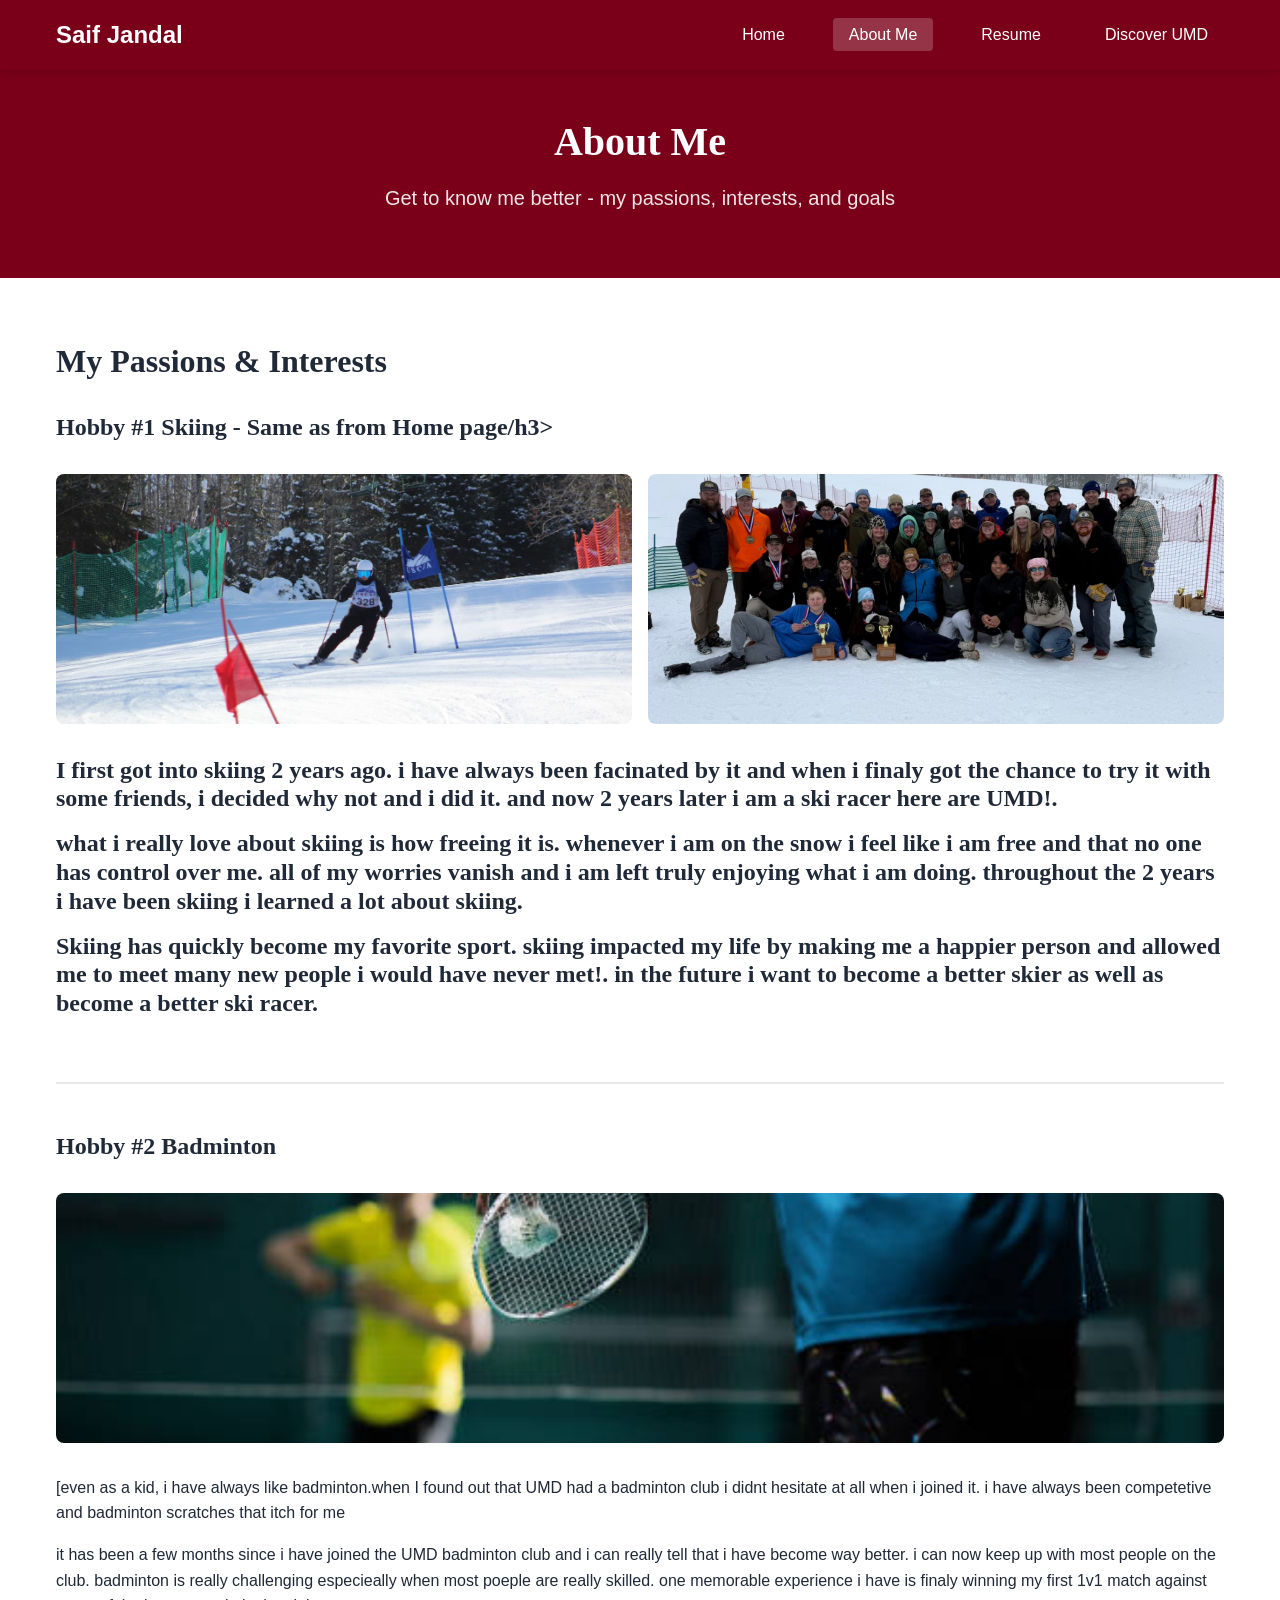
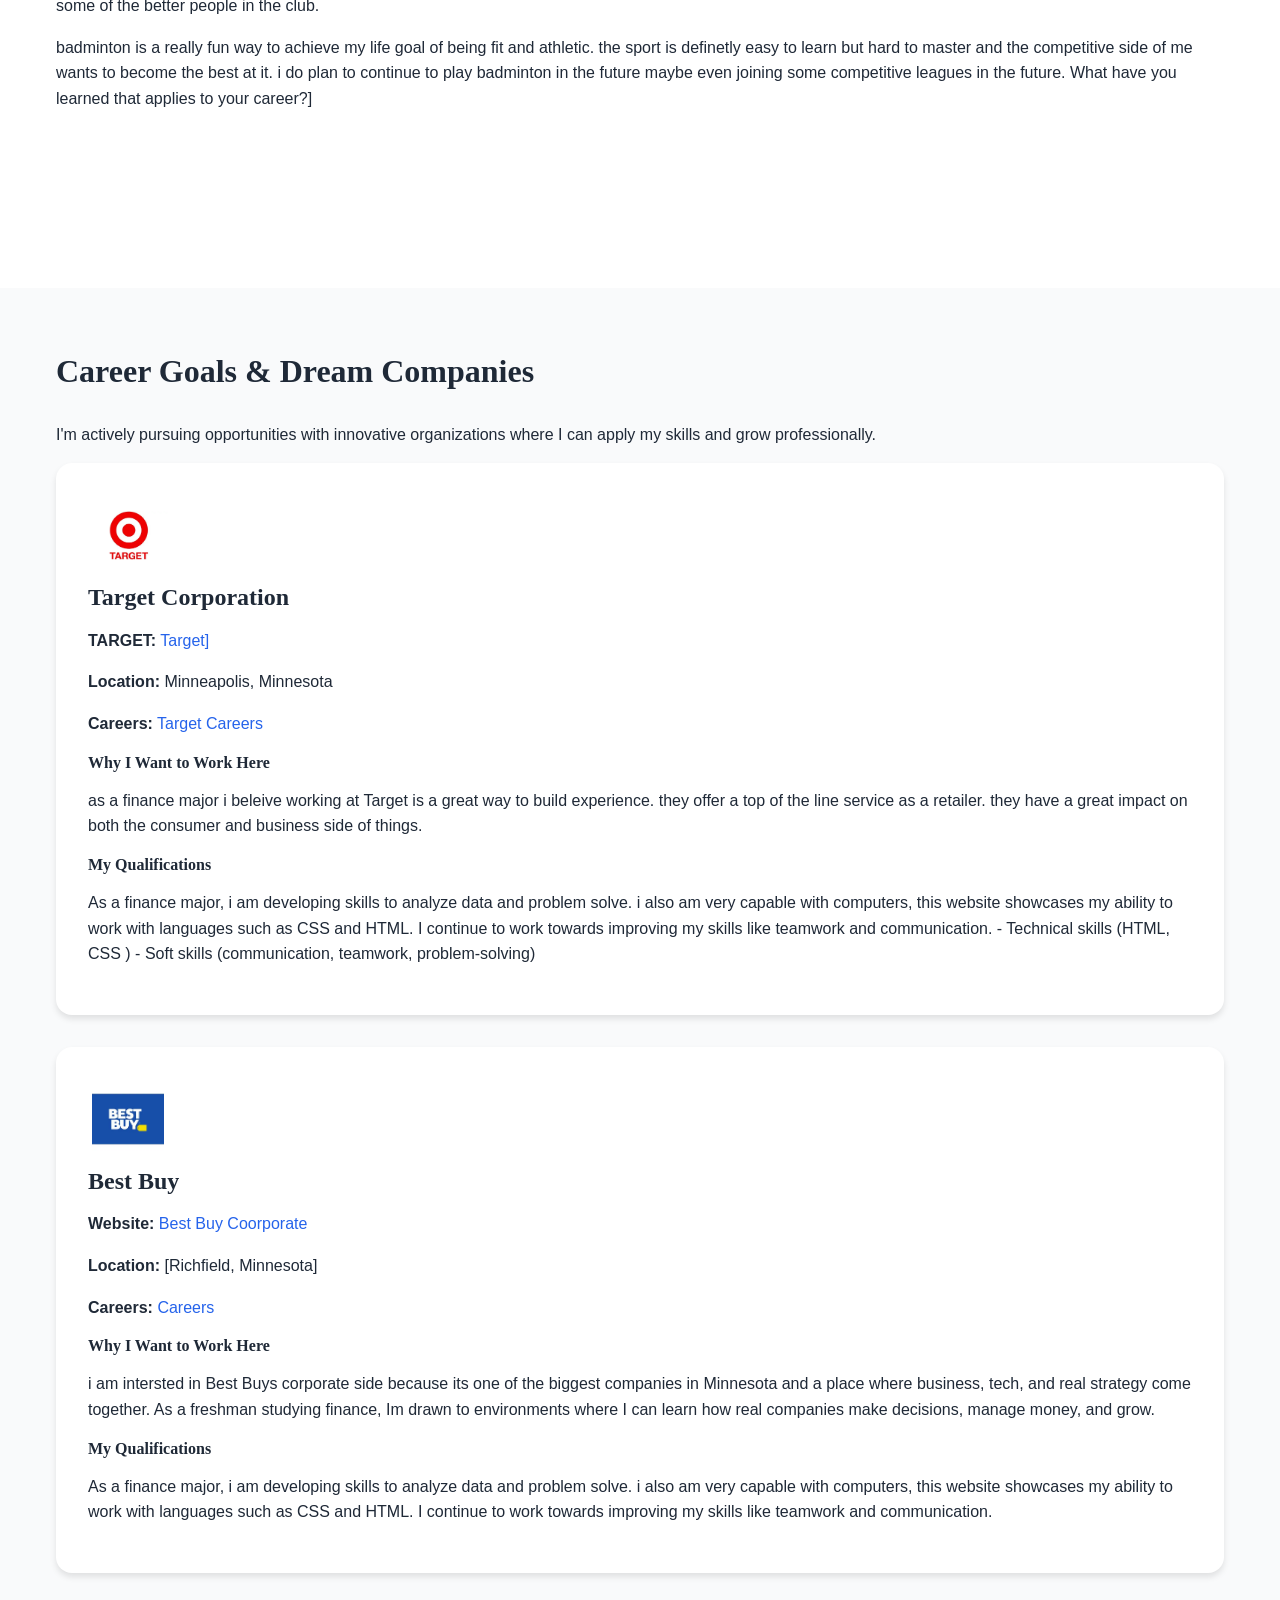
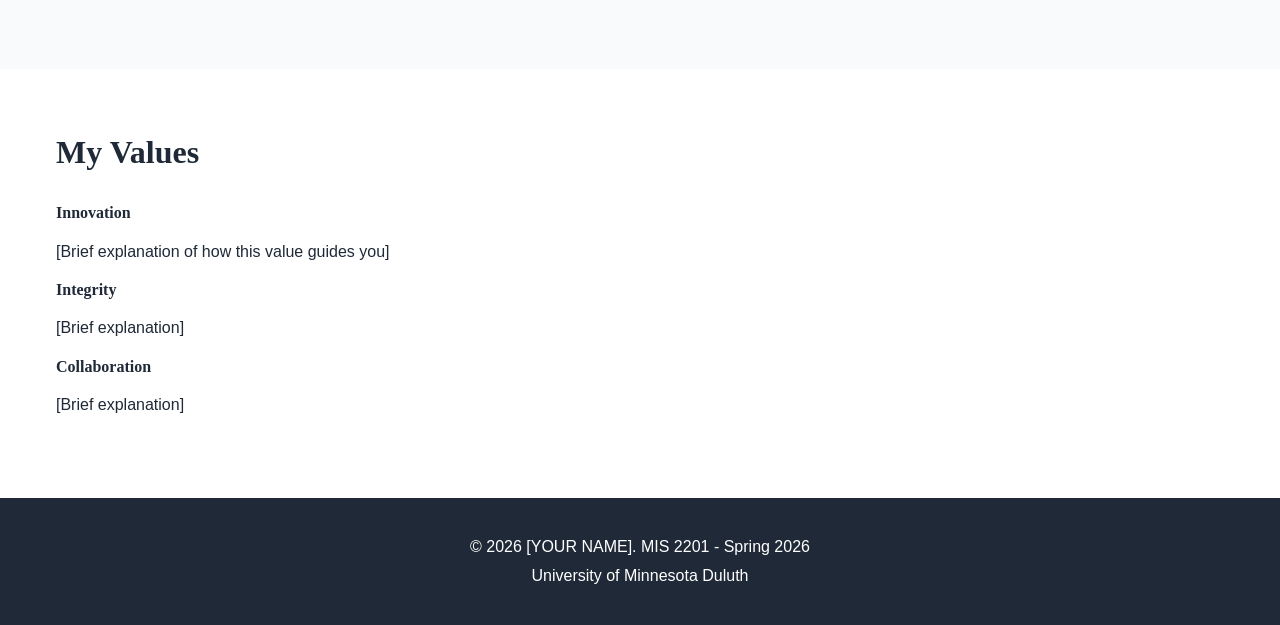
==== about.html @ 9fb9200e "Add files via upload" ====
<!DOCTYPE html>
<!-- ==================================================================================
     MIS 2201 PHASE 1: PERSONAL WEBSITE - ABOUT ME PAGE
     ==================================================================================
     
     FILE: about.html (ABOUT ME PAGE)
     DUE: March 20, 2026, 11:00 AM
     POINTS: 6 pts (out of 22 pts for Required Pages Content)
     
     REQUIREMENTS FOR THIS PAGE:
     ✓ Detailed descriptions of your hobbies
     ✓ Minimum of 3 pictures of your interests  
     ✓ Personal stories related to your hobbies
     ✓ TWO companies you want to work for with:
       - Company contact information
       - Why you're interested in them
       - Your qualifications for the role
     
     INSTRUCTIONS:
     1. This page expands on the 2 hobbies you summarized on your Home page
     2. Add detailed stories and at least 3 total images
     3. Research 2 real companies you'd like to work for
     4. Explain WHY you want to work there and what makes YOU qualified
     
     ================================================================================== -->

<html lang="en">

<head>
    <meta charset="UTF-8">
    <meta name="viewport" content="width=device-width, initial-scale=1.0">
    <meta name="description" content="[YOUR NAME] - About Me, hobbies, interests, career goals">

    <!-- ACTION REQUIRED: Replace [YOUR NAME] -->
    <title>Saif Jandal - About Me | Personal Portfolio</title>

    <link rel="stylesheet" href="css/style.css">
</head>

<body>

    <!-- =============================================================================
         NAVIGATION - SAME ON ALL PAGES
         ============================================================================= -->
    <nav class="navbar">
        <div class="container">
            <div class="logo">
                <a href="index.html">Saif Jandal</a>
            </div>
            <ul class="nav-menu">
                <li><a href="index.html">Home</a></li>
                <li><a href="about.html" class="active">About Me</a></li>
                <li><a href="resume.html">Resume</a></li>
                <li><a href="discover-umd.html">Discover UMD</a></li>
            </ul>
            <div class="hamburger">
                <span></span>
                <span></span>
                <span></span>
            </div>
        </div>
    </nav>

    <!-- =============================================================================
         PAGE HEADER
         ============================================================================= -->
    <header class="page-header">
        <div class="container">
            <h1>About Me</h1>
            <p>Get to know me better - my passions, interests, and goals</p>
        </div>
    </header>

    <!-- =============================================================================
         DETAILED HOBBIES SECTION
         =============================================================================
         REQUIRED (Part of 6 pts for About Me Page):
         - Detailed descriptions of your hobbies (expand from Home page)
         - Minimum of 3 pictures of your interests
         - Personal stories related to your hobbies
         
         INSTRUCTIONS:
         - Take the 2 hobbies you mentioned on your Home page
         - Write detailed stories about each (3-5 paragraphs each)
         - Include at least 3 total images (can be 2 for one hobby, 1 for another, etc.)
         - Share personal experiences, what you've learned, future goals
         
         IMAGE REQUIREMENTS:
         - Total: Minimum 3 images across both hobbies
         - File formats: .jpg (photos), .png (transparency if needed)
         - Size: Around 800x600px or larger
         - File size: Under 500KB each
         
         STORY TIPS:
         - How did you get started with this hobby?
         - What do you love most about it?
         - Any achievements or memorable moments?
         - How has it shaped who you are?
         - Future goals related to this hobby?
         ============================================================================= -->
    <section class="hobbies-detailed">
        <div class="container">
            <h2>My Passions & Interests</h2>

            <!-- =================================================================
                 HOBBY #1 DETAILED - ACTION REQUIRED
                 ================================================================= -->
            <div class="hobby-detail">
                <!-- HOBBY NAME -->
                <h3>Hobby #1 Skiing - Same as from Home page/h3>

                <!-- HOBBY IMAGES (Multiple images for one hobby is great!) -->
                <div class="hobby-images">
                    <!-- Image 1 for Hobby #1 -->
                    <img src="images/IMG_2525.jpeg" alt="[Ski Race]">
                    <!-- ^^^ REPLACE:
                         - src= with YOUR hobby image filename
                         - alt= with accurate description
                     -->

                    <!-- Image 2 for Hobby #1 (Optional but recommended) -->
                    <img src="images/IMG_2714.jpeg" alt="[Picture of 2025/2026 UMD ski team]">
                    <!-- ^^^ OPTIONAL: Delete this if you only have 1 image for this hobby
                         But remember: you need 3 total images across BOTH hobbies
                     -->
                </div>

                <!-- DETAILED STORY - ACTION REQUIRED -->
                <div class="hobby-story">
                    <p>
                       
                       
                        I first got into skiing 2 years ago. i have always been facinated by it and when i finaly got the chance to try it with some friends, i decided why not and i did it. and now 2 years later i am a ski racer here are UMD!.
                        
                    </p>

                    <p>
                        what i really love about skiing is how freeing it is. whenever i am on the snow i feel like i am free and that no one has control over me. all of my worries vanish and i am left truly enjoying what i am doing. throughout the 2 years i have been skiing i learned a lot about skiing.
                    </p>

                    <p>
                        Skiing has quickly become my favorite sport. skiing impacted my life by making me a happier person and allowed me to meet many new people i would have never met!. in the future i want to become a better skier as well as become a better ski racer. 

                    <!-- EXAMPLE (DELETE and write your own):
                         I discovered photography during a family trip to Glacier National Park when I was 
                         15 years old. My dad handed me his camera to capture a sunset, and I was instantly 
                         hooked. That single moment sparked a passion that has grown into a serious hobby.
                         
                         Over the past four years, I've explored various photography styles, from landscapes 
                         to portraits. I particularly love golden hour photography and have won two local 
                         photography contests. My favorite subjects are Minnesota's lakes and forests during 
                         autumn. I've taught myself advanced techniques using online tutorials and practice.
                         
                         Photography has taught me patience, attention to detail, and creative problem-solving - 
                         skills that translate well into my MIS studies. In the future, I hope to combine my 
                         tech skills with photography by developing apps for photographers or starting a 
                         photography business specializing in corporate headshots.
                     -->
                </div>
            </div>

            <!-- =================================================================
                 HOBBY #2 DETAILED - ACTION REQUIRED
                 ================================================================= -->
            <div class="hobby-detail">
                <h3>Hobby #2 Badminton </h3>

                <div class="hobby-images">
                    <!-- At minimum, you need 1 more image here to meet the "3 images total" requirement -->
                    <img src="images/badminton stock.jpg" alt="[Badminton]">
                    <!-- ^^^ REPLACE with YOUR hobby image -->

                    <!-- Optional: More images for this hobby -->
                    <!-- <img src="images/your-hobby2-image2.jpg" alt="Description"> -->
                </div>

                <div class="hobby-story">
                    <p>
                        [even as a kid, i have always like badminton.when I found out that UMD had a badminton club i didnt hesitate at all when i joined it. i have always been competetive and badminton scratches that itch for me
                    </p>

                    <p>
                        it has been a few months since i have joined the UMD badminton club and i can really tell that i have become way better. i can now keep up with most people on the club. badminton is really challenging especieally when most poeple are really skilled. one memorable experience i have is finaly winning my first 1v1 match against some of the better people in the club.
        
                    </p>

                    <p>
                        badminton is a really fun way to achieve my life goal of being fit and athletic. the sport is definetly easy to learn but hard to master and the competitive side of me wants to become the best at it. i do plan to continue to play badminton in the future maybe even joining some competitive leagues in the future.
                        What have you learned that applies to your career?]
                    </p>
                </div>
            </div>

        </div>
    </section>

    <!-- =============================================================================
         CAREER GOALS & TARGET COMPANIES
         =============================================================================
         REQUIRED (Part of 6 pts for About Me Page):
         - TWO companies you want to work for
         - For EACH company, include:
           ✓ Company name and logo
           ✓ Company contact information (website, location, email)
           ✓ Why you're interested in working there
           ✓ Your qualifications for a role at that company
         
         INSTRUCTIONS FOR COMPANY RESEARCH:
         1. Choose 2 REAL companies you'd genuinely like to work for
         2. Research each company thoroughly:
            - Visit their website, careers page
            - Understand their products/services
            - Read their mission statement and values
            - Look up recent news about the company
         3. Be specific about WHY you want to work there (not just "good company")
         4. Identify YOUR specific qualifications (skills, experience, education)
         
         COMPANY LOGO:
         - Download company logo from their website (usually in "Press" or "About" section)
         - File format: .png (usually has transparency) or .jpg
         - Save in images/ folder
         - Name clearly: "company-name-logo.png"
         
         CONTACT INFORMATION TO INCLUDE:
         - Company website URL
         - Headquarters location (city, state)
         - Careers page URL
         - LinkedIn page (optional but professional)
         ============================================================================= -->
    <section class="career-goals">
        <div class="container">
            <h2>Career Goals & Dream Companies</h2>
            <p>I'm actively pursuing opportunities with innovative organizations where I can apply my skills and grow
                professionally.</p>

            <div class="companies-grid">

                <!-- =================================================================
                     COMPANY #1 - ACTION REQUIRED
                     ================================================================= -->
                <div class="company-card">
                    <!-- COMPANY LOGO -->
                    <img src="images/OIP (1).webp" alt="Target logo" class="company-logo">
                    <!-- ^^^ REPLACE:
                         1. Download company's actual logo
                         2. Save in images/ folder
                         3. Update src= and alt= above
                     -->

                    <!-- COMPANY NAME -->
                    <h3>Target Corporation</h3>
                    <!-- ^^^ REPLACE with actual company name
                         Examples: "Target Corporation", "Google", "3M", "Mayo Clinic", etc.
                     -->

                    <!-- COMPANY CONTACT INFORMATION -->
                    <div class="company-info">
                        <p><strong>TARGET:</strong> <a href="https://corporate.target.com/"
                                target="_blank">Target]</a></p>
                        <!-- ^^^ REPLACE with actual website URL -->

                        <p><strong>Location:</strong> Minneapolis, Minnesota</p>
                        <!-- ^^^ REPLACE with company headquarters location -->

                        <p><strong>Careers:</strong> <a href="https://corporate.target.com/careers"
                                target="_blank">Target Careers</a></p>
                        <!-- ^^^ REPLACE with actual careers page URL -->
                    </div>

                    <!-- WHY YOU'RE INTERESTED - ACTION REQUIRED -->
                    <div class="why-interested">
                        <h4>Why I Want to Work Here</h4>
                        <p>
                            as a finance major i beleive working at Target is a great way to build experience. they offer a top of the line service as a retailer. they have a great impact on both the consumer and business side of things.

                            

                            <!-- EXAMPLE (DELETE and write your own):
                                 I'm drawn to Target's commitment to digital innovation and customer 
                                 experience. Their recent investments in AI-powered supply chain 
                                 management and mobile app development align perfectly with my interest 
                                 in using technology to solve business problems. I also appreciate their 
                                 strong Minneapolis roots and commitment to community development.
                             -->
                        </p>
                    </div>

                    <!-- YOUR QUALIFICATIONS - ACTION REQUIRED -->
                    <div class="qualifications">
                        <h4>My Qualifications</h4>
                        <p>
                            As a finance major, i am developing skills to analyze data and problem solve. i also am very capable with computers, this website showcases my ability to work with languages such as CSS and HTML.  I continue to work towards improving my skills like teamwork and communication.
                            
                            
                            - Technical skills (HTML, CSS )
                            - Soft skills (communication, teamwork, problem-solving)
                            

                           
                            

                            <!-- EXAMPLE (DELETE and write your own):
                                 As an MIS major, I'm developing strong skills in web development, 
                                 data analytics, and business process optimization. This website 
                                 showcases my front-end development abilities with HTML, CSS, and 
                                 JavaScript. I've also completed coursework in database management 
                                 and project management, which would be valuable in Target's IT 
                                 department. My previous retail experience has given me insight into 
                                 customer needs and operational challenges from a ground-level perspective.
                             -->
                        </p>
                    </div>
                </div>

                <!-- =================================================================
                     COMPANY #2 - ACTION REQUIRED
                     ================================================================= -->
                <div class="company-card">
                    <img src="images/best buy logo.webp" alt=" Best Buy logo" class="company-logo">

                    <h3>Best Buy</h3>

                    <div class="company-info">
                        <p><strong>Website:</strong> <a href="https://corporate.bestbuy.com/"
                                target="_blank">Best Buy Coorporate</a></p>
                        <p><strong>Location:</strong> [Richfield, Minnesota]</p>
                        <p><strong>Careers:</strong> <a href="https://jobs.bestbuy.com/bby"
                                target="_blank">Careers</a></p>
                    </div>

                    <div class="why-interested">
                        <h4>Why I Want to Work Here</h4>
                        <p>
                            i am intersted in  Best Buys corporate side because its one of the biggest companies in Minnesota and a place where business, tech, and real strategy come together. As a freshman studying finance, Im drawn to environments where I can learn how real companies make decisions, manage money, and grow. 
                        </p>
                    </div>

                    <div class="qualifications">
                        <h4>My Qualifications</h4>
                        <p>
                           As a finance major, i am developing skills to analyze data and problem solve. i also am very capable with computers, this website showcases my ability to work with languages such as CSS and HTML.  I continue to work towards improving my skills like teamwork and communication.
                             
                        </p>
                    </div>
                </div>

            </div>
        </div>
    </section>

    <!-- =============================================================================
         PERSONAL VALUES (OPTIONAL - but adds depth to your page)
         =============================================================================
         This is OPTIONAL but recommended - it shows thoughtfulness and self-awareness
         ============================================================================= -->
    <section class="values">
        <div class="container">
            <h2>My Values</h2>
            <div class="values-grid">
                <div class="value-item">
                    <h4>Innovation</h4>
                    <p>[Brief explanation of how this value guides you]</p>
                </div>
                <div class="value-item">
                    <h4>Integrity</h4>
                    <p>[Brief explanation]</p>
                </div>
                <div class="value-item">
                    <h4>Collaboration</h4>
                    <p>[Brief explanation]</p>
                </div>
                <!-- Feel free to delete this section or modify the values -->
            </div>
        </div>
    </section>

    <!-- =============================================================================
         FOOTER - SAME ON ALL PAGES
         ============================================================================= -->
    <footer>
        <div class="container">
            <p>&copy; 2026 [YOUR NAME]. MIS 2201 - Spring 2026</p>
            <p>University of Minnesota Duluth</p>
        </div>
    </footer>

    <script src="js/script.js"></script>

</body>

</html>

<!-- ==================================================================================
     SUBMISSION CHECKLIST FOR about.html (About Me Page)
     ==================================================================================
     
     Before submitting, verify YOU HAVE:
     ✓ Written detailed stories about your 2 hobbies (3-5 paragraphs each)
     ✓ Included minimum 3 total images of your interests
     ✓ Researched 2 REAL companies you want to work for
     ✓ Included company logos for both companies
     ✓ Provided contact information for both companies (website, location, careers page)
     ✓ Written specific reasons WHY you want to work at each company
     ✓ Explained YOUR qualifications for each company
     ✓ Replaced ALL placeholder text with your content
     ✓ Replaced ALL placeholder images with your images
     ✓ Tested page in browser (looks good on desktop AND mobile)
     ✓ All navigation links work
     
     GRADING: This page is worth 6 points out of 22 total for Required Pages
     
     COMMON MISTAKES TO AVOID:
     ✗ Generic "I want to work here because it's a great company"
     ✗ No company logos
     ✗ Missing contact information
     ✗ Less than 3 images total
     ✗ Short, surface-level hobby descriptions
     ✗ Not explaining YOUR specific qualifications
     
     ================================================================================== -->
---- css/style.css ----
/* ==================================================================================
   MIS 2201 PHASE 1: PERSONAL WEBSITE STYLESHEET
   ==================================================================================
   
   FILE: style.css
   PURPOSE: Main stylesheet for your personal portfolio website
   
   WHAT THIS FILE DOES:
   - Controls all visual styling (colors, fonts, layouts, spacing)
   - Makes your website responsive (looks good on phones, tablets, desktops)
   - Creates animations and interactive effects
   - Ensures consistent design across all pages
   
   ================================================================================== 
   
   CSS BASICS FOR STUDENTS
   ==================================================================================
   
   CSS (Cascading Style Sheets) controls how your HTML looks. It uses "selectors"
   to target HTML elements and apply styles to them.
   
   ANATOMY OF A CSS RULE:
   ```
   selector {
       property: value;
       another-property: another-value;
   }
   ```
   
   EXAMPLE:
   ```
   h1 {
       color: red;
       font-size: 24px;
   }
   ```
   This makes all <h1> headings red and 24 pixels tall.
   
   ================================================================================== 
   
   CUSTOMIZING THIS STYLESHEET
   ==================================================================================
   
   YOU DON'T NEED TO MODIFY THIS FILE TO COMPLETE THE PROJECT!
   
   However, if you want to customize your website's appearance, here are the
   easiest ways to do it:
   
   1. CHANGE COLORS (See CSS Variables section below)
      - Scroll down to :root { } section
      - Change the color values
      - Example: Change --primary-color from #7a0019 to #ff0000 for red
   
   2. CHANGE FONTS
      - Find the --font-primary and --font-heading variables
      - Replace with different font families
      - Example: --font-primary: 'Arial', sans-serif;
   
   3. ADJUST SPACING
      - Modify the --spacing variables to make things closer or further apart
   
   4. CHANGE BORDER RADIUS
      - Adjust --radius variables to make corners more or less rounded
   
   Make changes carefully and test in your browser after each change!
   
   ================================================================================== 
   
   CSS VARIABLES (Custom Properties)
   ==================================================================================
   
   CSS Variables let you define values once and reuse them throughout the file.
   This makes it easy to change colors, fonts, or spacing in one place.
   
   HOW TO USE:
   - Define: --variable-name: value; (in :root)
   - Use: var(--variable-name) anywhere in the file
   
   EXAMPLE:
   ```
   :root {
       --my-color: blue;
   }
   
   h1 {
       color: var(--my-color);  (h1 will be blue)
   }
   ```
   
   TIP: Change the values below to customize your entire website's look!

==================================================================================*/

/* ===== CSS VARIABLES ===== */
:root {
    /* Colors - Customize these! */
    --primary-color: #7a0019;
    /* UMD Maroon */
    --secondary-color: #ffcc33;
    /* UMD Gold */
    --accent-color: #2563eb;
    /* Blue accent */
    --text-primary: #1f2937;
    /* Dark gray */
    --text-secondary: #6b7280;
    /* Medium gray */
    --background: #ffffff;
    /* White */
    --background-light: #f9fafb;
    /* Light gray */
    --border-color: #e5e7eb;
    /* Border gray */

    /* Fonts */
    --font-primary: 'Segoe UI', Tahoma, Geneva, Verdana, sans-serif;
    --font-heading: 'Georgia', serif;

    /* Spacing */
    --spacing-xs: 0.5rem;
    --spacing-sm: 1rem;
    --spacing-md: 2rem;
    --spacing-lg: 3rem;
    --spacing-xl: 4rem;

    /* Border Radius */
    --radius-sm: 0.25rem;
    --radius-md: 0.5rem;
    --radius-lg: 1rem;

    /* Shadows */
    --shadow-sm: 0 1px 2px rgba(0, 0, 0, 0.05);
    --shadow-md: 0 4px 6px rgba(0, 0, 0, 0.1);
    --shadow-lg: 0 10px 15px rgba(0, 0, 0, 0.1);
}

/* ===== RESET & BASE STYLES ===== */
* {
    margin: 0;
    padding: 0;
    box-sizing: border-box;
}

html {
    scroll-behavior: smooth;
}

body {
    font-family: var(--font-primary);
    color: var(--text-primary);
    line-height: 1.6;
    background-color: var(--background);
}

.container {
    max-width: 1200px;
    margin: 0 auto;
    padding: 0 var(--spacing-sm);
}

/* ===== TYPOGRAPHY ===== */
h1,
h2,
h3,
h4,
h5,
h6 {
    font-family: var(--font-heading);
    line-height: 1.2;
    margin-bottom: var(--spacing-sm);
    color: var(--text-primary);
}

h1 {
    font-size: 2.5rem;
}

h2 {
    font-size: 2rem;
    margin-bottom: var(--spacing-md);
}

h3 {
    font-size: 1.5rem;
}

p {
    margin-bottom: var(--spacing-sm);
}

a {
    color: var(--accent-color);
    text-decoration: none;
    transition: color 0.3s ease;
}

a:hover {
    color: var(--primary-color);
    text-decoration: underline;
}

/* ===== NAVIGATION ===== */
.navbar {
    background-color: var(--primary-color);
    color: white;
    padding: var(--spacing-sm) 0;
    box-shadow: var(--shadow-md);
    position: sticky;
    top: 0;
    z-index: 1000;
}

.navbar .container {
    display: flex;
    justify-content: space-between;
    align-items: center;
}

.logo a {
    color: white;
    font-size: 1.5rem;
    font-weight: bold;
    text-decoration: none;
}

.nav-menu {
    display: flex;
    list-style: none;
    gap: var(--spacing-md);
}

.nav-menu a {
    color: white;
    padding: 0.5rem 1rem;
    border-radius: var(--radius-sm);
    transition: background-color 0.3s ease;
}

.nav-menu a:hover,
.nav-menu a.active {
    background-color: rgba(255, 255, 255, 0.2);
    text-decoration: none;
}

/* Hamburger Menu (Mobile) */
.hamburger {
    display: none;
    flex-direction: column;
    cursor: pointer;
    gap: 4px;
}

.hamburger span {
    width: 25px;
    height: 3px;
    background-color: white;
    transition: 0.3s;
}

/* ===== HERO SECTION ===== */
.hero {
    background: linear-gradient(135deg, var(--primary-color) 0%, var(--accent-color) 100%);
    color: white;
    padding: var(--spacing-xl) 0;
    text-align: center;
}

.hero-content {
    max-width: 800px;
    margin: 0 auto;
}

.headshot {
    width: 200px;
    height: 200px;
    border-radius: 50%;
    object-fit: cover;
    border: 5px solid white;
    box-shadow: var(--shadow-lg);
    margin-bottom: var(--spacing-md);
}

.hero h1 {
    color: white;
    margin-bottom: var(--spacing-sm);
}

.intro {
    font-size: 1.25rem;
    max-width: 600px;
    margin: 0 auto;
}

/* ===== SECTIONS ===== */
section {
    padding: var(--spacing-xl) 0;
}

section:nth-child(even) {
    background-color: var(--background-light);
}

.page-header {
    background-color: var(--primary-color);
    color: white;
    padding: var(--spacing-lg) 0;
    text-align: center;
}

.page-header h1 {
    color: white;
}

.page-header p {
    font-size: 1.25rem;
    opacity: 0.9;
}

/* ===== BUTTONS ===== */
.btn {
    display: inline-block;
    padding: 0.75rem 1.5rem;
    border-radius: var(--radius-md);
    font-weight: bold;
    text-decoration: none;
    transition: all 0.3s ease;
    cursor: pointer;
    border: none;
}

.btn-primary {
    background-color: var(--primary-color);
    color: white;
}

.btn-primary:hover {
    background-color: #5a0013;
    text-decoration: none;
    transform: translateY(-2px);
    box-shadow: var(--shadow-lg);
}

.btn-secondary {
    background-color: var(--secondary-color);
    color: var(--text-primary);
}

.btn-secondary:hover {
    background-color: #e6b800;
    text-decoration: none;
    transform: translateY(-2px);
}

.btn-download {
    background-color: var(--accent-color);
    color: white;
    margin-top: var(--spacing-sm);
}

.btn-download:hover {
    background-color: #1d4ed8;
    text-decoration: none;
}

/* ===== GRIDS ===== */
.hobby-grid,
.highlights-grid,
.reasons-grid,
.facts-grid,
.skills-grid {
    display: grid;
    grid-template-columns: repeat(auto-fit, minmax(250px, 1fr));
    gap: var(--spacing-md);
    margin-top: var(--spacing-md);
}

/* ===== CARDS ===== */
.hobby-card,
.reason-card,
.highlight-item,
.highlight-card,
.company-card {
    background: white;
    padding: var(--spacing-md);
    border-radius: var(--radius-lg);
    box-shadow: var(--shadow-md);
    transition: transform 0.3s ease, box-shadow 0.3s ease;
}

.hobby-card:hover,
.reason-card:hover,
.highlight-item:hover,
.highlight-card:hover {
    transform: translateY(-5px);
    box-shadow: var(--shadow-lg);
}

.hobby-card img {
    height: 200px;
    object-fit: cover;
    border-radius: var(--radius-md);
    margin-bottom: var(--spacing-sm);
}

.highlight-item img,
.highlight-card img {
    width: 100%;
    height: auto;
    border-radius: var(--radius-md);
    margin-bottom: var(--spacing-sm);
}

.reason-card .icon {
    font-size: 3rem;
    margin-bottom: var(--spacing-sm);
}

/* ===== VIDEO CONTAINERS ===== */
.video-container {
    position: relative;
    padding-bottom: 56.25%;
    /* 16:9 Aspect Ratio */
    height: 0;
    overflow: hidden;
    max-width: 800px;
    margin: var(--spacing-md) auto;
    border-radius: var(--radius-lg);
    box-shadow: var(--shadow-lg);
}

.video-container iframe,
.video-container video {
    position: absolute;
    top: 0;
    left: 0;
    width: 100%;
    height: 100%;
}

/* ===== RESUME SPECIFIC ===== */
.resume-section {
    margin-bottom: var(--spacing-lg);
}

.resume-item {
    margin-bottom: var(--spacing-md);
    padding-bottom: var(--spacing-md);
    border-bottom: 1px solid var(--border-color);
}

.resume-item:last-child {
    border-bottom: none;
}

.item-header {
    display: flex;
    justify-content: space-between;
    align-items: baseline;
    margin-bottom: var(--spacing-xs);
}

.item-header h3 {
    margin-bottom: 0;
}

.date {
    color: var(--text-secondary);
    font-style: italic;
}

.institution {
    color: var(--text-secondary);
    margin-bottom: var(--spacing-sm);
}

.resume-item ul {
    margin-left: var(--spacing-md);
}

.resume-item li {
    margin-bottom: var(--spacing-xs);
}

.skill-category {
    background: var(--background-light);
    padding: var(--spacing-md);
    border-radius: var(--radius-md);
}

/* ===== COMPANIES (About Page) ===== */
.company-card {
    margin-bottom: var(--spacing-md);
}

.company-header {
    display: flex;
    align-items: center;
    gap: var(--spacing-sm);
    margin-bottom: var(--spacing-md);
}

.company-logo {
    width: 80px;
    height: 80px;
    object-fit: contain;
}

.company-details h4 {
    margin-top: var(--spacing-md);
    color: var(--primary-color);
}

.company-details ul {
    margin-left: var(--spacing-md);
}

/* ===== HOBBY DETAILS (About Page) ===== */
.hobby-detail {
    margin-bottom: var(--spacing-lg);
    padding-bottom: var(--spacing-lg);
    border-bottom: 2px solid var(--border-color);
}

.hobby-detail:last-child {
    border-bottom: none;
}

.hobby-images {
    display: grid;
    grid-template-columns: repeat(auto-fit, minmax(250px, 1fr));
    gap: var(--spacing-sm);
    margin: var(--spacing-md) 0;
}

.hobby-images img {
    width: 100%;
    height: 250px;
    object-fit: cover;
    border-radius: var(--radius-md);
}

/* ===== UMD FACTS ===== */
.facts-grid {
    text-align: center;
}

.fact {
    padding: var(--spacing-md);
}

.fact-number {
    font-size: 2.5rem;
    font-weight: bold;
    color: var(--primary-color);
}

.fact-label {
    color: var(--text-secondary);
    font-size: 0.9rem;
}

/* ===== CTA SECTION ===== */
.cta {
    text-align: center;
    padding: var(--spacing-xl) 0;
    background: linear-gradient(135deg, var(--primary-color) 0%, var(--accent-color) 100%);
    color: white;
}

.cta h2,
.cta p {
    color: white;
}

.cta-buttons {
    display: flex;
    gap: var(--spacing-sm);
    justify-content: center;
    margin-top: var(--spacing-md);
}

/* ===== FOOTER ===== */
footer {
    background-color: var(--text-primary);
    color: white;
    text-align: center;
    padding: var(--spacing-md) 0;
}

footer p {
    margin: 0.25rem 0;
}

/* ===== RESPONSIVE DESIGN ===== */
@media (max-width: 768px) {

    /* Mobile navigation */
    .nav-menu {
        position: fixed;
        left: -100%;
        top: 60px;
        flex-direction: column;
        background-color: var(--primary-color);
        width: 100%;
        text-align: center;
        transition: 0.3s;
        box-shadow: var(--shadow-lg);
        padding: var(--spacing-md) 0;
    }

    .nav-menu.active {
        left: 0;
    }

    .hamburger {
        display: flex;
    }

    /* Typography adjustments */
    h1 {
        font-size: 2rem;
    }

    h2 {
        font-size: 1.75rem;
    }

    /* Grid adjustments */
    .hobby-grid,
    .highlights-grid,
    .reasons-grid {
        grid-template-columns: 1fr;
    }

    /* Header adjustments */
    .item-header {
        flex-direction: column;
        align-items: flex-start;
    }

    /* CTA buttons */
    .cta-buttons {
        flex-direction: column;
        align-items: center;
    }

    .btn {
        width: 80%;
    }
}

/* ===== UTILITY CLASSES ===== */
.text-center {
    text-align: center;
}

.mt-1 {
    margin-top: var(--spacing-sm);
}

.mt-2 {
    margin-top: var(--spacing-md);
}

.mt-3 {
    margin-top: var(--spacing-lg);
}

.mb-1 {
    margin-bottom: var(--spacing-sm);
}

.mb-2 {
    margin-bottom: var(--spacing-md);
}

.mb-3 {
    margin-bottom: var(--spacing-lg);
}

/* ===== ANIMATIONS ===== */
@keyframes fadeIn {
    from {
        opacity: 0;
        transform: translateY(20px);
    }

    to {
        opacity: 1;
        transform: translateY(0);
    }
}

.fade-in {
    animation: fadeIn 0.6s ease-out;
}
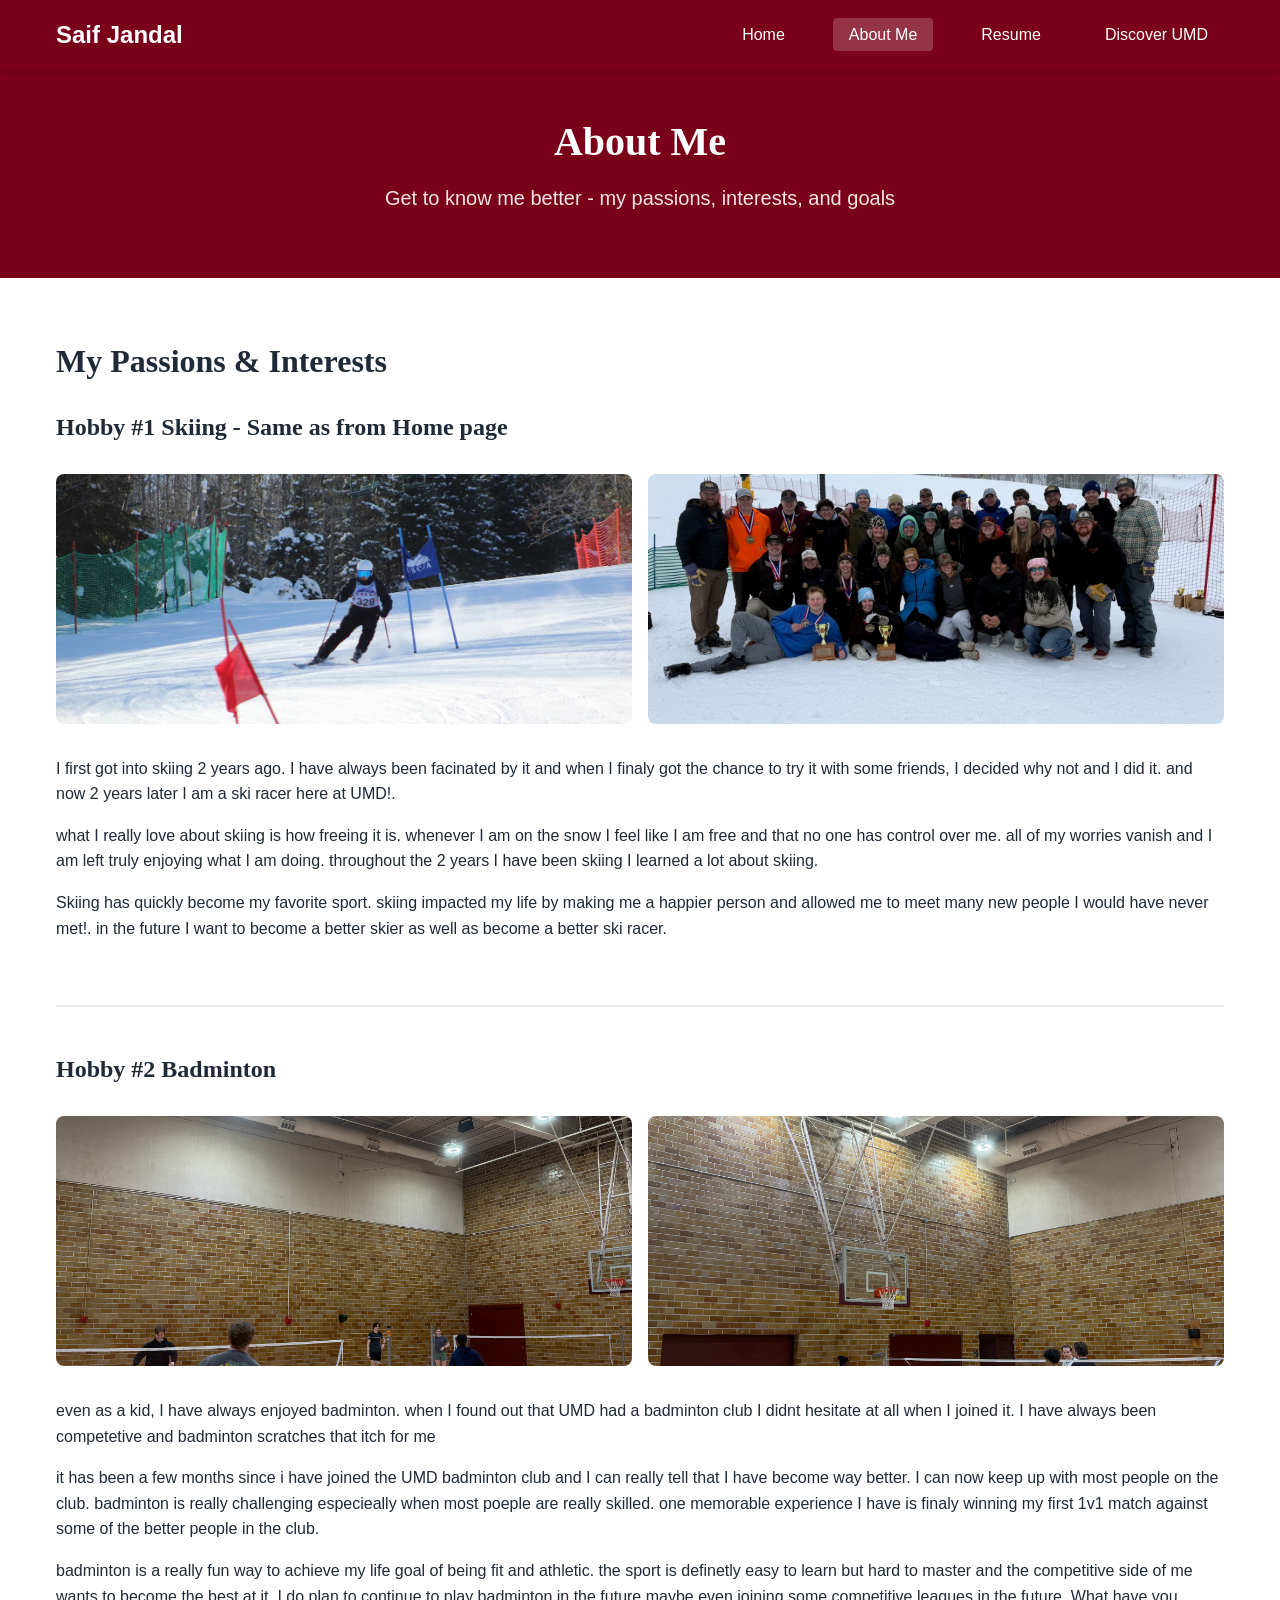
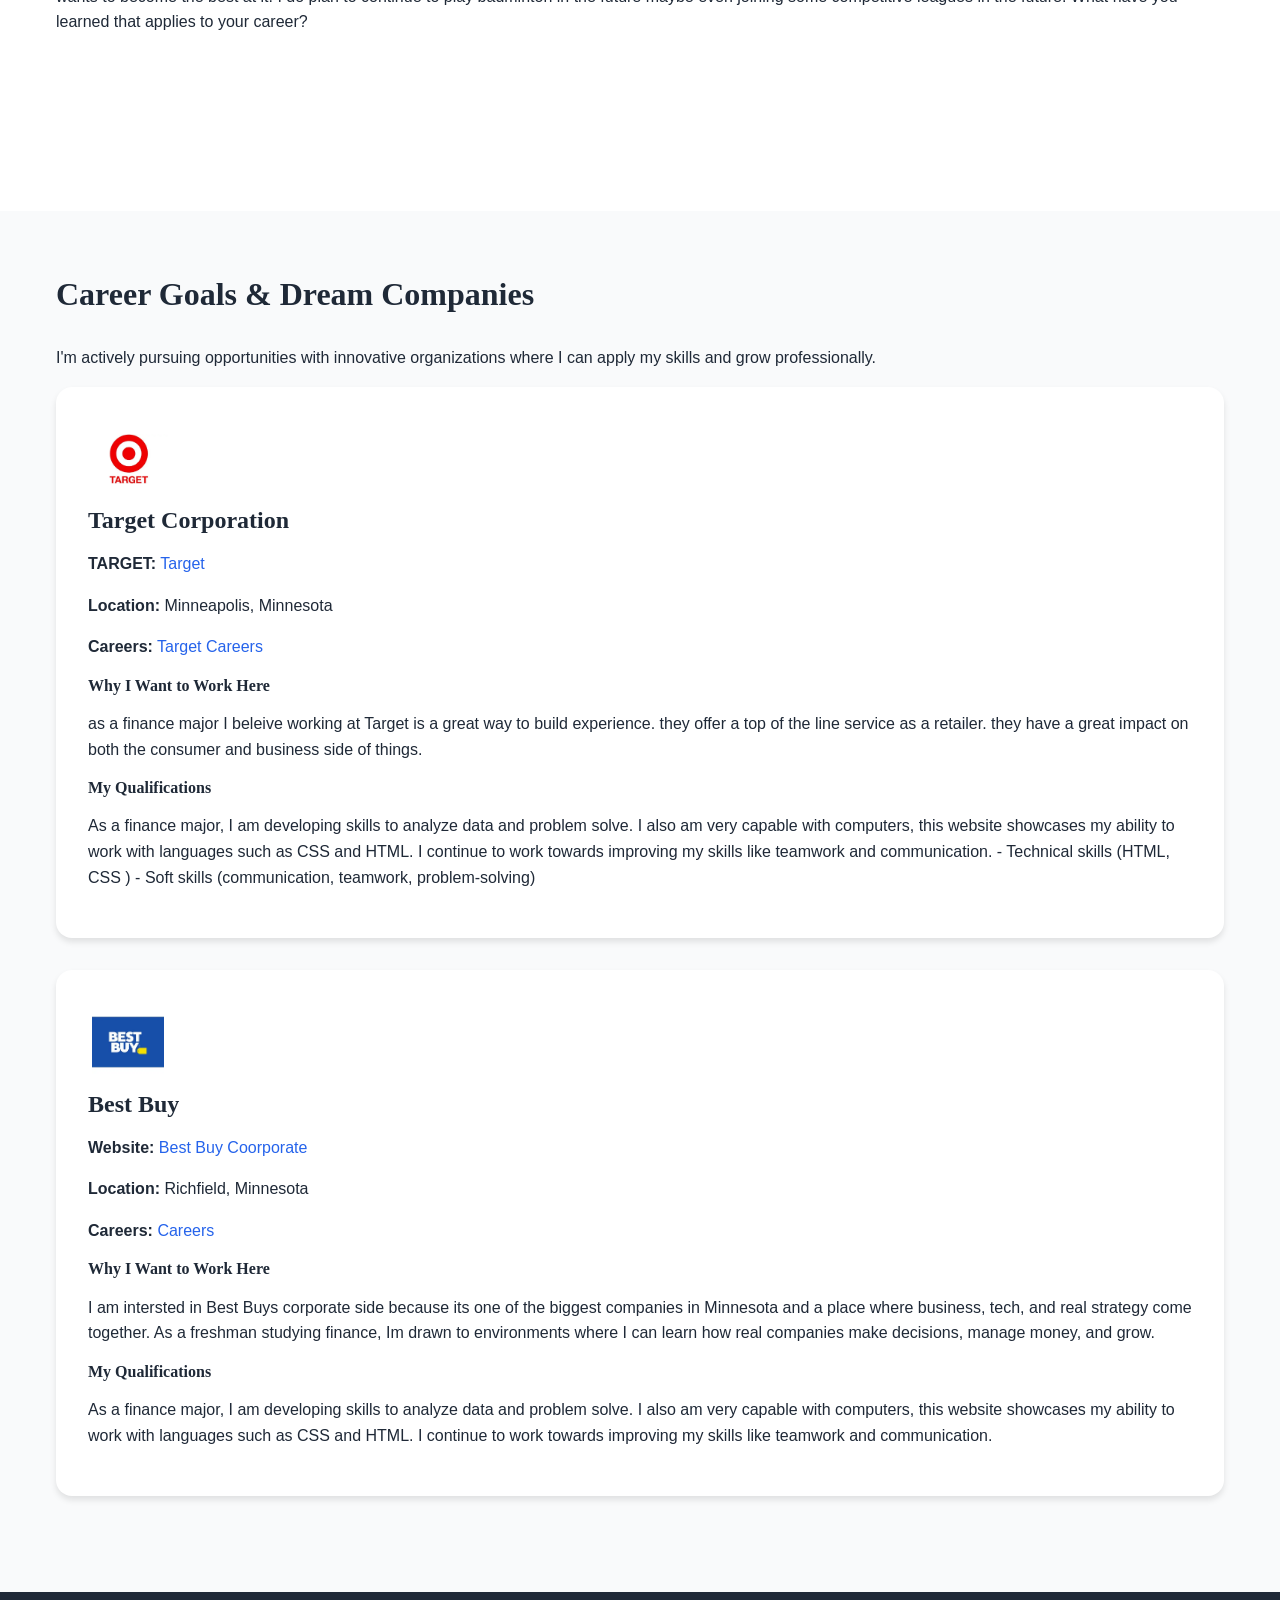
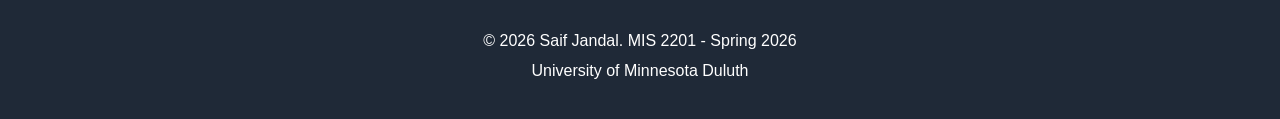
==== commit 584698cb: "Add files via upload" ====
--- a/about.html
+++ b/about.html
@@ -107,7 +107,7 @@
                  ================================================================= -->
             <div class="hobby-detail">
                 <!-- HOBBY NAME -->
-                <h3>Hobby #1 Skiing - Same as from Home page/h3>
+                <h3>Hobby #1 Skiing - Same as from Home page</h3>
 
                 <!-- HOBBY IMAGES (Multiple images for one hobby is great!) -->
                 <div class="hobby-images">
@@ -130,16 +130,16 @@
                     <p>
                        
                        
-                        I first got into skiing 2 years ago. i have always been facinated by it and when i finaly got the chance to try it with some friends, i decided why not and i did it. and now 2 years later i am a ski racer here are UMD!.
+                        I first got into skiing 2 years ago. I have always been facinated by it and when I finaly got the chance to try it with some friends, I decided why not and I did it. and now 2 years later I am a ski racer here at UMD!.
                         
                     </p>
 
                     <p>
-                        what i really love about skiing is how freeing it is. whenever i am on the snow i feel like i am free and that no one has control over me. all of my worries vanish and i am left truly enjoying what i am doing. throughout the 2 years i have been skiing i learned a lot about skiing.
+                        what I really love about skiing is how freeing it is. whenever I am on the snow I feel like I am free and that no one has control over me. all of my worries vanish and I am left truly enjoying what I am doing. throughout the 2 years I have been skiing I learned a lot about skiing.
                     </p>
 
                     <p>
-                        Skiing has quickly become my favorite sport. skiing impacted my life by making me a happier person and allowed me to meet many new people i would have never met!. in the future i want to become a better skier as well as become a better ski racer. 
+                        Skiing has quickly become my favorite sport. skiing impacted my life by making me a happier person and allowed me to meet many new people I would have never met!. in the future I want to become a better skier as well as become a better ski racer. 
 
                     <!-- EXAMPLE (DELETE and write your own):
                          I discovered photography during a family trip to Glacier National Park when I was 
@@ -167,7 +167,8 @@
 
                 <div class="hobby-images">
                     <!-- At minimum, you need 1 more image here to meet the "3 images total" requirement -->
-                    <img src="images/badminton stock.jpg" alt="[Badminton]">
+                    <img src="images/IMG_2992.jpeg" alt="[Badminton]">
+                    <img src="images/IMG_2993.jpeg" alt="[Badminton]">
                     <!-- ^^^ REPLACE with YOUR hobby image -->
 
                     <!-- Optional: More images for this hobby -->
@@ -176,17 +177,17 @@
 
                 <div class="hobby-story">
                     <p>
-                        [even as a kid, i have always like badminton.when I found out that UMD had a badminton club i didnt hesitate at all when i joined it. i have always been competetive and badminton scratches that itch for me
+                        even as a kid, I have always enjoyed badminton. when I found out that UMD had a badminton club I didnt hesitate at all when I joined it. I have always been competetive and badminton scratches that itch for me
                     </p>
 
                     <p>
-                        it has been a few months since i have joined the UMD badminton club and i can really tell that i have become way better. i can now keep up with most people on the club. badminton is really challenging especieally when most poeple are really skilled. one memorable experience i have is finaly winning my first 1v1 match against some of the better people in the club.
+                        it has been a few months since i have joined the UMD badminton club and I can really tell that I have become way better. I can now keep up with most people on the club. badminton is really challenging especieally when most poeple are really skilled. one memorable experience I have is finaly winning my first 1v1 match against some of the better people in the club.
         
                     </p>
 
                     <p>
-                        badminton is a really fun way to achieve my life goal of being fit and athletic. the sport is definetly easy to learn but hard to master and the competitive side of me wants to become the best at it. i do plan to continue to play badminton in the future maybe even joining some competitive leagues in the future.
-                        What have you learned that applies to your career?]
+                        badminton is a really fun way to achieve my life goal of being fit and athletic. the sport is definetly easy to learn but hard to master and the competitive side of me wants to become the best at it. I do plan to continue to play badminton in the future maybe even joining some competitive leagues in the future.
+                        What have you learned that applies to your career?
                     </p>
                 </div>
             </div>
@@ -256,7 +257,7 @@
                     <!-- COMPANY CONTACT INFORMATION -->
                     <div class="company-info">
                         <p><strong>TARGET:</strong> <a href="https://corporate.target.com/"
-                                target="_blank">Target]</a></p>
+                                target="_blank">Target</a></p>
                         <!-- ^^^ REPLACE with actual website URL -->
 
                         <p><strong>Location:</strong> Minneapolis, Minnesota</p>
@@ -271,7 +272,7 @@
                     <div class="why-interested">
                         <h4>Why I Want to Work Here</h4>
                         <p>
-                            as a finance major i beleive working at Target is a great way to build experience. they offer a top of the line service as a retailer. they have a great impact on both the consumer and business side of things.
+                            as a finance major I beleive working at Target is a great way to build experience. they offer a top of the line service as a retailer. they have a great impact on both the consumer and business side of things.
 
                             
 
@@ -289,7 +290,7 @@
                     <div class="qualifications">
                         <h4>My Qualifications</h4>
                         <p>
-                            As a finance major, i am developing skills to analyze data and problem solve. i also am very capable with computers, this website showcases my ability to work with languages such as CSS and HTML.  I continue to work towards improving my skills like teamwork and communication.
+                            As a finance major, I am developing skills to analyze data and problem solve. I also am very capable with computers, this website showcases my ability to work with languages such as CSS and HTML.  I continue to work towards improving my skills like teamwork and communication.
                             
                             
                             - Technical skills (HTML, CSS )
@@ -323,7 +324,7 @@
                     <div class="company-info">
                         <p><strong>Website:</strong> <a href="https://corporate.bestbuy.com/"
                                 target="_blank">Best Buy Coorporate</a></p>
-                        <p><strong>Location:</strong> [Richfield, Minnesota]</p>
+                        <p><strong>Location:</strong> Richfield, Minnesota</p>
                         <p><strong>Careers:</strong> <a href="https://jobs.bestbuy.com/bby"
                                 target="_blank">Careers</a></p>
                     </div>
@@ -331,14 +332,14 @@
                     <div class="why-interested">
                         <h4>Why I Want to Work Here</h4>
                         <p>
-                            i am intersted in  Best Buys corporate side because its one of the biggest companies in Minnesota and a place where business, tech, and real strategy come together. As a freshman studying finance, Im drawn to environments where I can learn how real companies make decisions, manage money, and grow. 
+                            I am intersted in  Best Buys corporate side because its one of the biggest companies in Minnesota and a place where business, tech, and real strategy come together. As a freshman studying finance, Im drawn to environments where I can learn how real companies make decisions, manage money, and grow. 
                         </p>
                     </div>
 
                     <div class="qualifications">
                         <h4>My Qualifications</h4>
                         <p>
-                           As a finance major, i am developing skills to analyze data and problem solve. i also am very capable with computers, this website showcases my ability to work with languages such as CSS and HTML.  I continue to work towards improving my skills like teamwork and communication.
+                           As a finance major, I am developing skills to analyze data and problem solve. I also am very capable with computers, this website showcases my ability to work with languages such as CSS and HTML.  I continue to work towards improving my skills like teamwork and communication.
                              
                         </p>
                     </div>
@@ -353,33 +354,14 @@
          =============================================================================
          This is OPTIONAL but recommended - it shows thoughtfulness and self-awareness
          ============================================================================= -->
-    <section class="values">
-        <div class="container">
-            <h2>My Values</h2>
-            <div class="values-grid">
-                <div class="value-item">
-                    <h4>Innovation</h4>
-                    <p>[Brief explanation of how this value guides you]</p>
-                </div>
-                <div class="value-item">
-                    <h4>Integrity</h4>
-                    <p>[Brief explanation]</p>
-                </div>
-                <div class="value-item">
-                    <h4>Collaboration</h4>
-                    <p>[Brief explanation]</p>
-                </div>
-                <!-- Feel free to delete this section or modify the values -->
-            </div>
-        </div>
-    </section>
+    
 
     <!-- =============================================================================
          FOOTER - SAME ON ALL PAGES
          ============================================================================= -->
     <footer>
         <div class="container">
-            <p>&copy; 2026 [YOUR NAME]. MIS 2201 - Spring 2026</p>
+            <p>&copy; 2026 Saif Jandal. MIS 2201 - Spring 2026</p>
             <p>University of Minnesota Duluth</p>
         </div>
     </footer>
